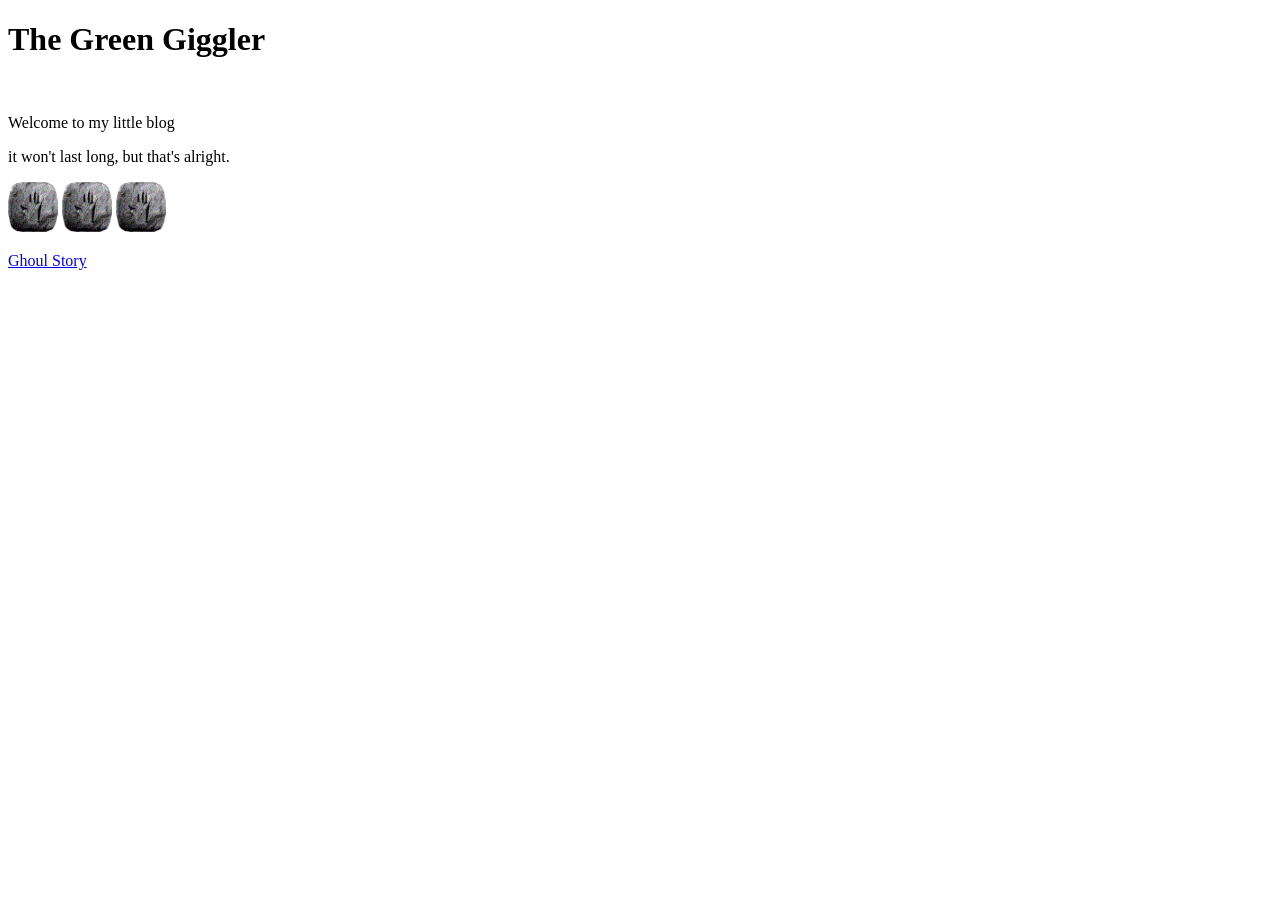
==== index.html @ cbfb4c2b "Added some test files to work with" ====
<!DOCTYPE html>

<html>

<head>
<title> Blog Test </title>
</head>

<body>
<h1> The Green Giggler </h1>
<br>
<p> Welcome to my little blog </p>
<p> it won't last long, but that's alright. </p>

<img src="images\stone interact unclicked 8.png"
height="50"
width="50"
alt="Stone image of a hand">
<img src="images\stone interact unclicked 8.png"
height="50"
width="50"
alt="Stone image of a hand">
<img src="images\stone interact unclicked 8.png"
height="50"
width="50"
alt="Stone image of a hand">


<p><a href="ghouls.pdf" title="Read This" target=_blank>
   Ghoul Story 
</a>
</p>
</body>
<!-- Comment-->

</html>
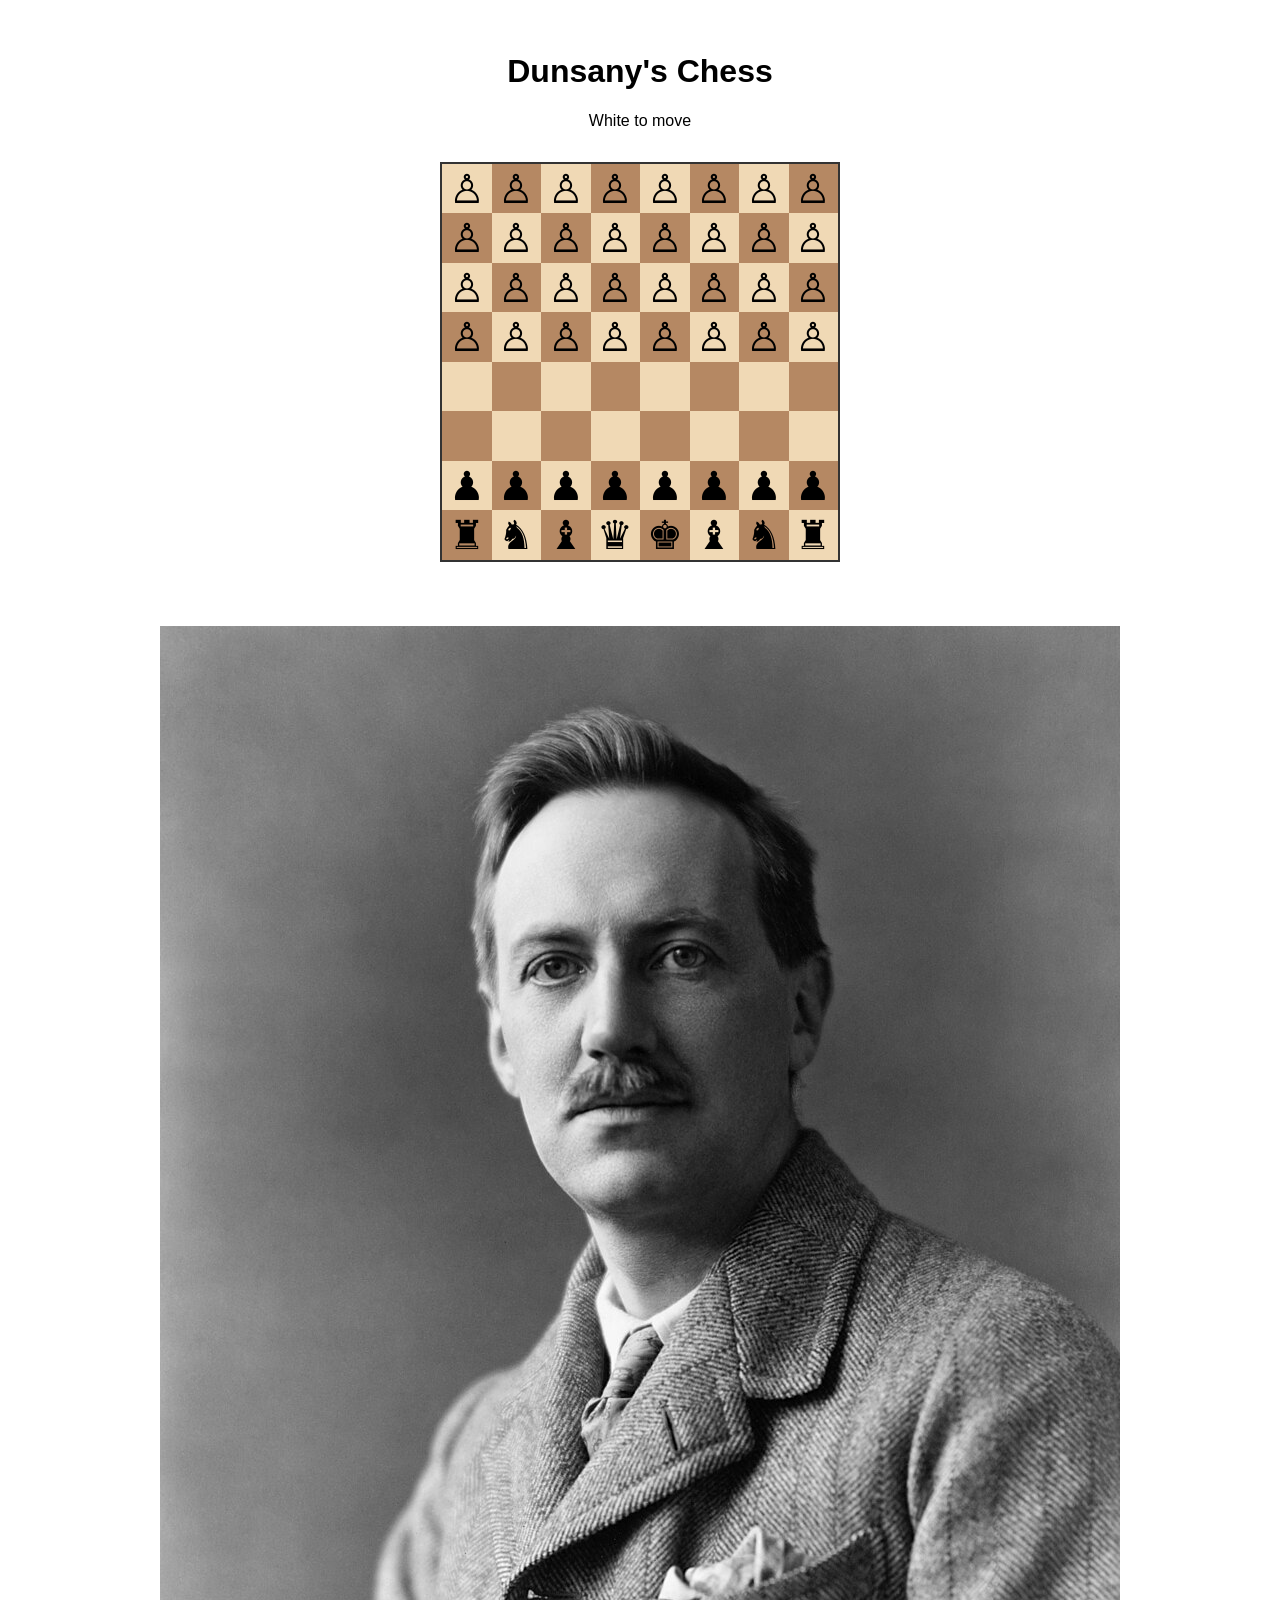
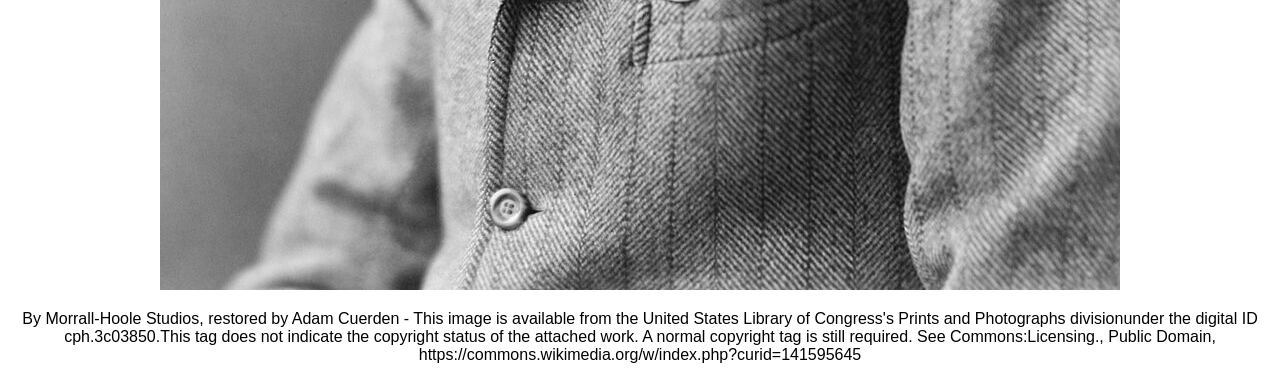
==== commit 06c68dfd: "Add files via upload" ====
--- a/index.html
+++ b/index.html
@@ -1,36 +1,20 @@
 <!DOCTYPE html>
-
-<html>
-
+<html lang="en">
 <head>
-<title> Blog Test </title>
+  <meta charset="UTF-8">
+  <meta name="viewport" content="width=device-width, initial-scale=1.0">
+  <title>Dunsany's Chess</title>
+  <link rel="stylesheet" href="style.css">
+  <script src="script.js" defer></script>
 </head>
-
 <body>
-<h1> The Green Giggler </h1>
-<br>
-<p> Welcome to my little blog </p>
-<p> it won't last long, but that's alright. </p>
-
-<img src="images\stone interact unclicked 8.png"
-height="50"
-width="50"
-alt="Stone image of a hand">
-<img src="images\stone interact unclicked 8.png"
-height="50"
-width="50"
-alt="Stone image of a hand">
-<img src="images\stone interact unclicked 8.png"
-height="50"
-width="50"
-alt="Stone image of a hand">
-
-
-<p><a href="ghouls.pdf" title="Read This" target=_blank>
-   Ghoul Story 
-</a>
-</p>
+  <main>
+    <h1>Dunsany's Chess</h1>
+    <p id="status">White to move</p>
+    <div id="board" aria-label="Chess board"></div>
+  </main>
 </body>
-<!-- Comment-->
-
-</html>+<img src="Dunsany.jpg">
+<p>
+By Morrall-Hoole Studios, restored by Adam Cuerden - This image is available from the United States Library of Congress's Prints and Photographs divisionunder the digital ID cph.3c03850.This tag does not indicate the copyright status of the attached work. A normal copyright tag is still required. See Commons:Licensing., Public Domain, https://commons.wikimedia.org/w/index.php?curid=141595645
+</html>
--- a/style.css
+++ b/style.css
@@ -0,0 +1,57 @@
+body {
+  margin: 0;
+  font-family: Arial, sans-serif;
+  text-align: center;
+}
+
+:root {
+  --light-square: #f0d9b5;
+  --dark-square: #b58863;
+}
+
+main {
+  padding: 2rem;
+}
+
+#board {
+  width: 400px;
+  height: 400px;
+  margin: 2rem auto;
+  border: 2px solid #333;
+  display: grid;
+  grid-template-columns: repeat(8, 1fr);
+  grid-template-rows: repeat(8, 1fr);
+  box-sizing: border-box;
+}
+
+.square {
+  width: 100%;
+  height: 100%;
+  min-width: 0;
+  min-height: 0;
+  padding: 0;
+  display: flex;
+  align-items: center;
+  justify-content: center;
+  border: 0;
+  cursor: pointer;
+  font-size: 2.5rem;
+  line-height: 1;
+}
+
+.light {
+  background-color: var(--light-square);
+}
+
+.dark {
+  background-color: var(--dark-square);
+}
+
+.selected {
+  outline: 4px solid #f6e05e;
+  outline-offset: -4px;
+}
+
+.legal-move {
+  box-shadow: inset 0 0 0 6px rgba(40, 120, 60, 0.55);
+}
